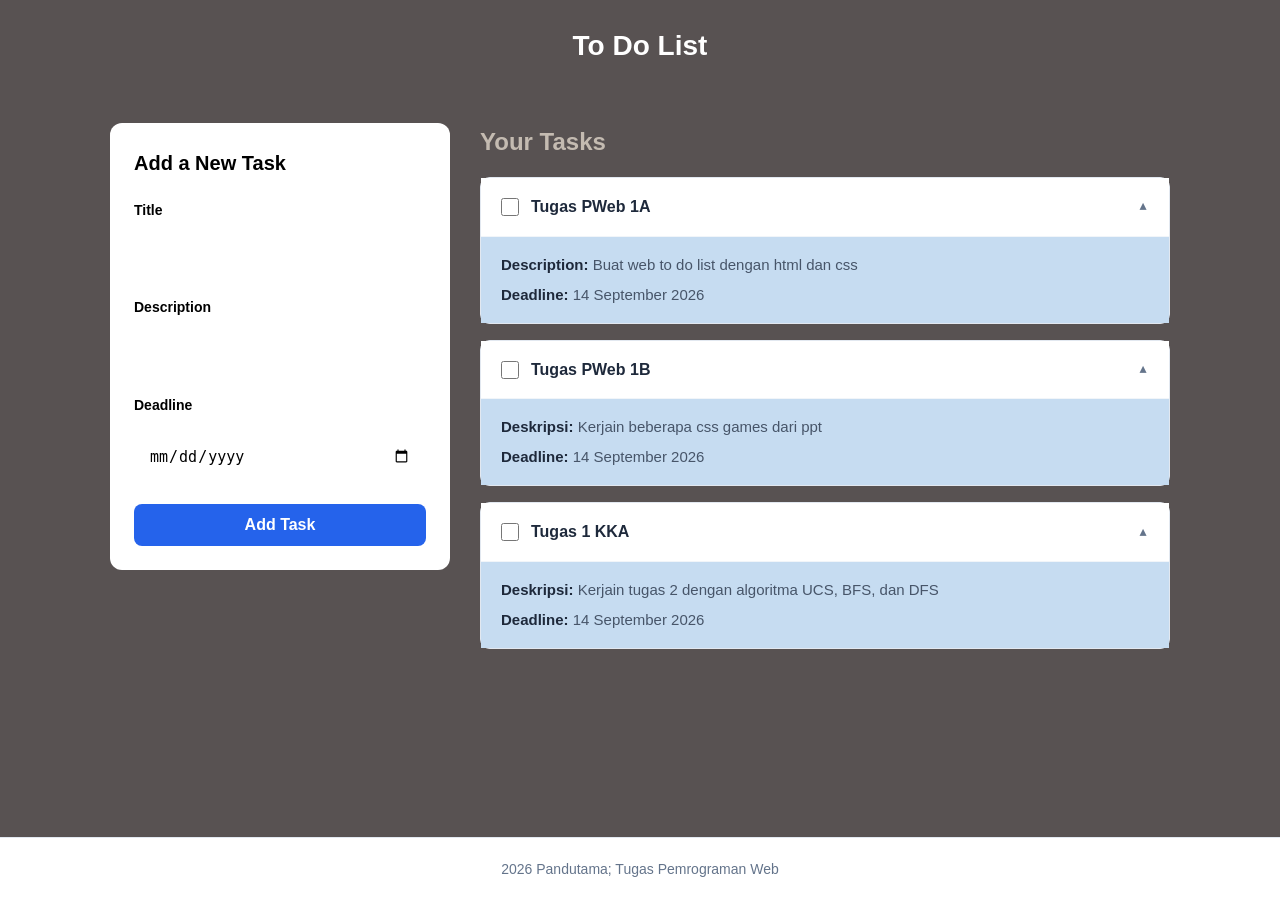
==== index.html @ d47fbfe7 "Add files via upload" ====
<!DOCTYPE html>                                                                                 
    <html lang="en">                                                                                
    <head>                                                                                          
      <meta charset="UTF-8">  
      <meta name="viewport" content="width=device-width, initial-scale=1.0">                                                                      
      <title>To Do List</title>                             
      <link rel="stylesheet" href="style.css">                                                      
    </head>   

    <body>                                                                                          
                                                                     
      <header class="header-container">                                                             
        <h1>To Do List</h1>                                                                         
      </header>  
      
      <div class="layout">
      <aside class="tab-todo">
        <h2>Add a New Task</h2>

        <form class="todo-form">
            <div class="form">
                <label for="nama">Title</label>
                <input type="text" id="nama" name="title" required>
            </div>

            <div class="form">
                <label for="desc">Description</label>
                <input type="text" id="desc" name="description" required>
            </div>

            <div class="form">
                <label for="dl">Deadline</label>
                <input type="date" id="dl" input="deadline" required>
            </div>

            <button type="submit" class="subut">Add Task</button>
        </form>
      </aside>

      <main class="mainscrn">
        <h2>Your Tasks</h2>
                                                                  
          <details class="todo" open>                                                               
            <summary class="todo-sum">                                                              
              <div class="task-header">                                                             
                <input type="checkbox" id="task-1" class="task-checkbox" aria-label="Mark As Done">                                                                                         
                <label for="task-1" class="task-name">Tugas PWeb 1A</label>                         
              </div>                                                                                
              <span class="click-hint">▼</span>                                                     
            </summary>                                                                              
            <div class="todo-details">                                                              
              <p><strong>Description:</strong> Buat web to do list dengan html dan css</p>            
              <p><strong>Deadline:</strong> 14 September 2026</p>                                   
            </div>                                                                                  
          </details>                                                                                
                                                                                                                                                                      
          <details class="todo" open>                                                               
            <summary class="todo-sum">                                                              
              <div class="task-header">                                                             
                <input type="checkbox" id="task-2" class="task-checkbox" aria-label="Mark As Done">                                                                                         
                <label for="task-2" class="task-name">Tugas PWeb 1B</label>                         
              </div>                                                                                
              <span class="click-hint">▼</span>                                                     
            </summary>                                                                              
            <div class="todo-details">                                                              
              <p><strong>Deskripsi:</strong> Kerjain beberapa css games dari ppt</p>                
              <p><strong>Deadline:</strong> 14 September 2026</p>                                   
            </div>                                                                                  
          </details>                                                                                
                                                                  
          <details class="todo" open>                                                               
            <summary class="todo-sum">                                                              
              <div class="task-header">                                                             
                <input type="checkbox" id="task-3" class="task-checkbox" aria-label="Mark As Done">                                                                                         
                <label for="task-3" class="task-name">Tugas 1 KKA</label>                           
              </div>                                                                                
              <span class="click-hint">▼</span>                                                     
            </summary>                                                                              
            <div class="todo-details">                                                              
              <p><strong>Deskripsi:</strong> Kerjain tugas 2 dengan algoritma UCS, BFS, dan DFS</p> 
              <p><strong>Deadline:</strong> 14 September 2026</p>                                   
            </div>                                                                                  
          </details>                                                                                
        </main>                                                                                     
      </div>     

      <footer class="app-footer">                                                                   
        <p>2026 Pandutama; Tugas Pemrograman Web</p>                                  
      </footer>
                                                                                                    
    </body>                                                                                         
    </html>
---- style.css ----
* {                                                                                             
    margin: 0;                                                                                    
    padding: 0;                                                                                   
    box-sizing: border-box;                                                                       
}   

body{
    font-family:'Gill Sans', 'Gill Sans MT', Calibri, 'Trebuchet MS', sans-serif;
    background-color:rgb(88, 82, 82);
    color: rgb(196, 187, 177);
    line-height: 1.6;
    min-height: 100vh;
    display: flex;
    flex-direction: column;
}

.header-container{
    color: #ffffff;
    padding: 24px 30px;
    text-align: center;
}

.header-container h1{                                                                          
    font-size: 28px;                                                                              
    font-weight: 700;                                                                             
}  

.layout{
    flex: 1;
    max-width: 1100px;                                                                            
    width: 100%;                                                                                  
    margin: 30px auto;                                                                            
    padding: 0 20px;                                                                              
    display: grid;                                                                                
    grid-template-columns: 340px 1fr;
    gap: 30px;                                                                                    
    align-items: start;
}

.tab-todo{                                                                                     
    background-color: #ffffff;                                                                    
    padding: 24px;                                                                                
    border-radius: 12px;                                                                                                              
}

.tab-todo h2{                                                                                  
    font-size: 20px;                                                                              
    margin-bottom: 20px;                                                                          
    color: #000000;                                                                       
}

.todo-form{                                                                                    
    display: flex;                                                                                
    flex-direction: column;                                                                       
    gap: 16px;                                                                                    
}

.form{                                                                         
    display: flex;                                                                                
    flex-direction: column;                                                                       
    gap: 20px;                                                                                     
} 

.form label{                                                                                   
    font-size: 14px;                                                                              
    font-weight: 600;                                                                             
    color: #000000;                                                                               
}

.form input{                                                                                   
    width: 100%;                                                                                  
    padding: 10px 14px;                                                                           
    border: 1.5px solid #ffffff;                                                                  
    border-radius: 8px;                                                                           
    font-size: 15px;                                                                   
}


.subut{                                                                                        
    margin-top: 10px;                                                                             
    background-color: #2563eb;                                                                    
    color: #ffffff;                                                                               
    border: none;                                                                                 
    padding: 12px 16px;                                                                           
    font-size: 16px;                                                                              
    font-weight: 600;                                                                             
    border-radius: 8px;                                                                           
    cursor: pointer;                                                                                                             
}                                                                                               

.mainscrn {                                                                                     
    display: flex;                                                                                
    flex-direction: column;                                                                       
    gap: 16px;                                                                                    
}                                                                                                                                                                           
                                                                                                                                                                
.todo{                                                                                         
    background-color: #ffffff;                                                                    
    border-radius: 10px;                                                                          
    border: 1px solid #e2e8f0;                                                                                                                                                                                       
}                                                                                                                                                                                      
                                                                                                                                            
.todo-sum{                                                                                     
    display: flex;                                                                                
    justify-content: space-between;                                                               
    align-items: center;                                                                          
    padding: 16px 20px;                                                                           
    cursor: pointer;                                                                              
    user-select: none;                                                                            
    background-color: #ffffff;                                                                                                                          
}                                                                                                                                                                       
                                                                     
.task-header {                                                                                  
    display: flex;                                                                                
    align-items: center;                                                                          
    gap: 12px;                                                                                    
}                                                                                               
                                                                                                    
.task-checkbox {                                                                                
    width: 18px;                                                                                  
    height: 18px;                                                                                 
    cursor: pointer;                                                                              
    accent-color: #2563eb;                                                                        
}                                                                                               
                                                                                                    
.task-name{                                                                                    
    font-weight: 600;                                                                             
    font-size: 16px;                                                                              
    cursor: pointer;                                                                              
    color: #1e293b;                                                                               
}                                                                                               
                                               
.task-checkbox:checked + .task-name {                                                           
    text-decoration: line-through;                                                                
    color: #ffffff;                                                                               
}                                                                                               
                                                                   
.click-hint{                                                                                   
    font-size: 12px;                                                                              
    color: #64748b;                                                                                                                                       
}                                                                                               
                                              
.todo[open] .click-hint {                                                                       
    transform: rotate(180deg);                                                                    
}                                                                                               
                                                             
.todo-details{                                                                                 
    padding: 16px 20px;                                                                           
    background-color: #c6dcf1;                                                                    
    border-top: 1px solid #f1f5f9;                                                                
    font-size: 15px;                                                                              
    color: #475569;                                                                               
}                                                                                               
                                                                                                    
.todo-details p {                                                                               
    margin-bottom: 6px;                                                                           
}                                                                                               
                                                                                                    
.todo-details p:last-child {                                                                    
    margin-bottom: 0;                                                                             
}                                                                                               
                                                                                                    
.todo-details strong{                                                                          
    color: #1e293b;                                                                               
}                                                                                               
                                                                                                                  
.app-footer {
    background-color: #ffffff;                                                                    
    border-top: 1px solid #e2e8f0;                                                                
    text-align: center;                                                                           
    padding: 20px;                                                                                
    font-size: 14px;                                                                              
    color: #64748b;                                                                               
    margin-top: auto;                                                                             
}                                                                                               
                                                                                                    
      
@media (max-width: 768px) {                                                                     
    .layout {                                                                                     
    grid-template-columns: 1fr;                    
    gap: 20px;                                                                                  
    margin: 15px auto;                                                                          
    padding: 0 15px;                                                                            
    }                                                                                             
}
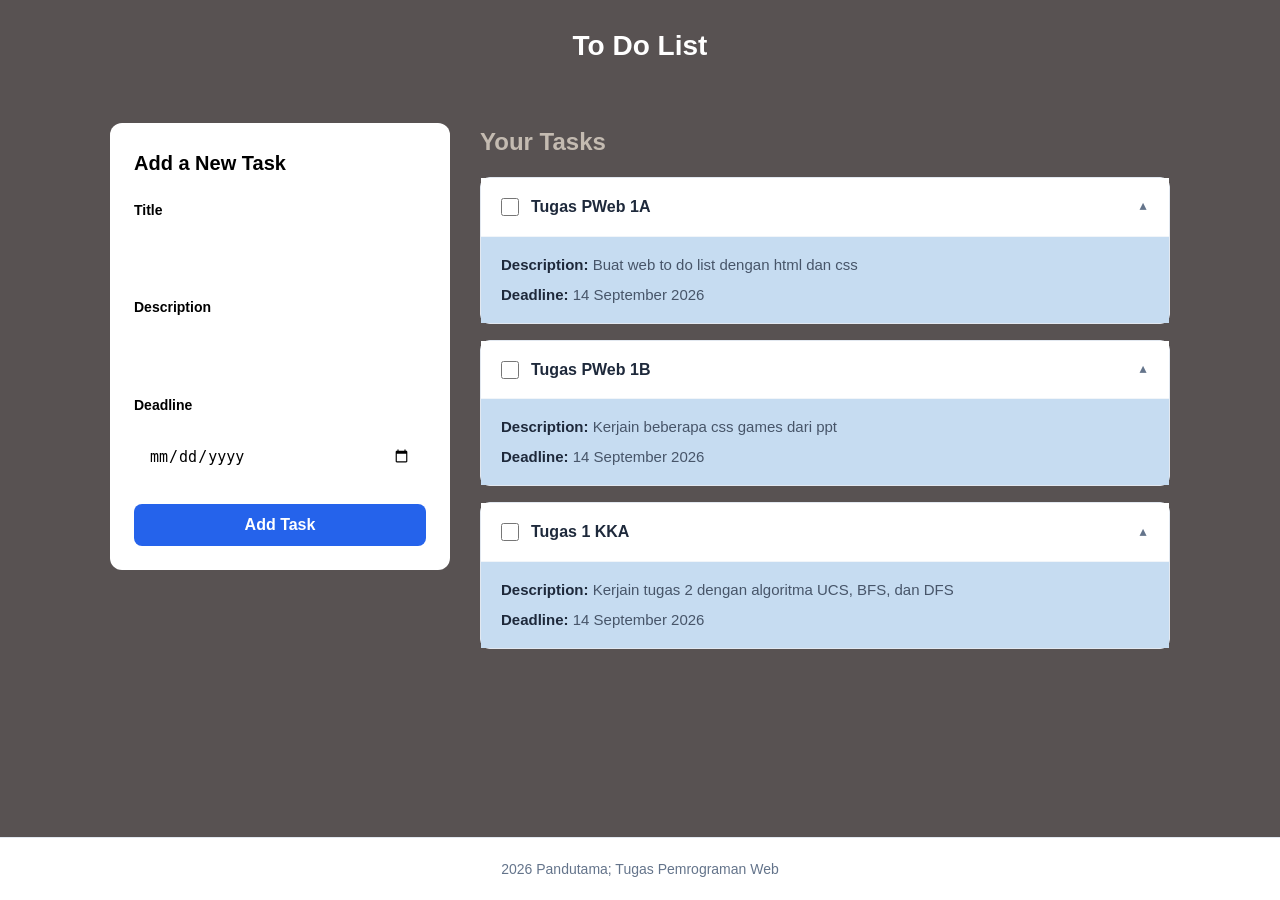
==== commit 0f621fa7: "revisi" ====
--- a/index.html
+++ b/index.html
@@ -63,7 +63,7 @@
               <span class="click-hint">▼</span>                                                     
             </summary>                                                                              
             <div class="todo-details">                                                              
-              <p><strong>Deskripsi:</strong> Kerjain beberapa css games dari ppt</p>                
+              <p><strong>Description:</strong> Kerjain beberapa css games dari ppt</p>                
               <p><strong>Deadline:</strong> 14 September 2026</p>                                   
             </div>                                                                                  
           </details>                                                                                
@@ -77,7 +77,7 @@
               <span class="click-hint">▼</span>                                                     
             </summary>                                                                              
             <div class="todo-details">                                                              
-              <p><strong>Deskripsi:</strong> Kerjain tugas 2 dengan algoritma UCS, BFS, dan DFS</p> 
+              <p><strong>Description:</strong> Kerjain tugas 2 dengan algoritma UCS, BFS, dan DFS</p> 
               <p><strong>Deadline:</strong> 14 September 2026</p>                                   
             </div>                                                                                  
           </details>                                                                                
@@ -89,4 +89,4 @@
       </footer>
                                                                                                     
     </body>                                                                                         
-    </html>           +    </html>           
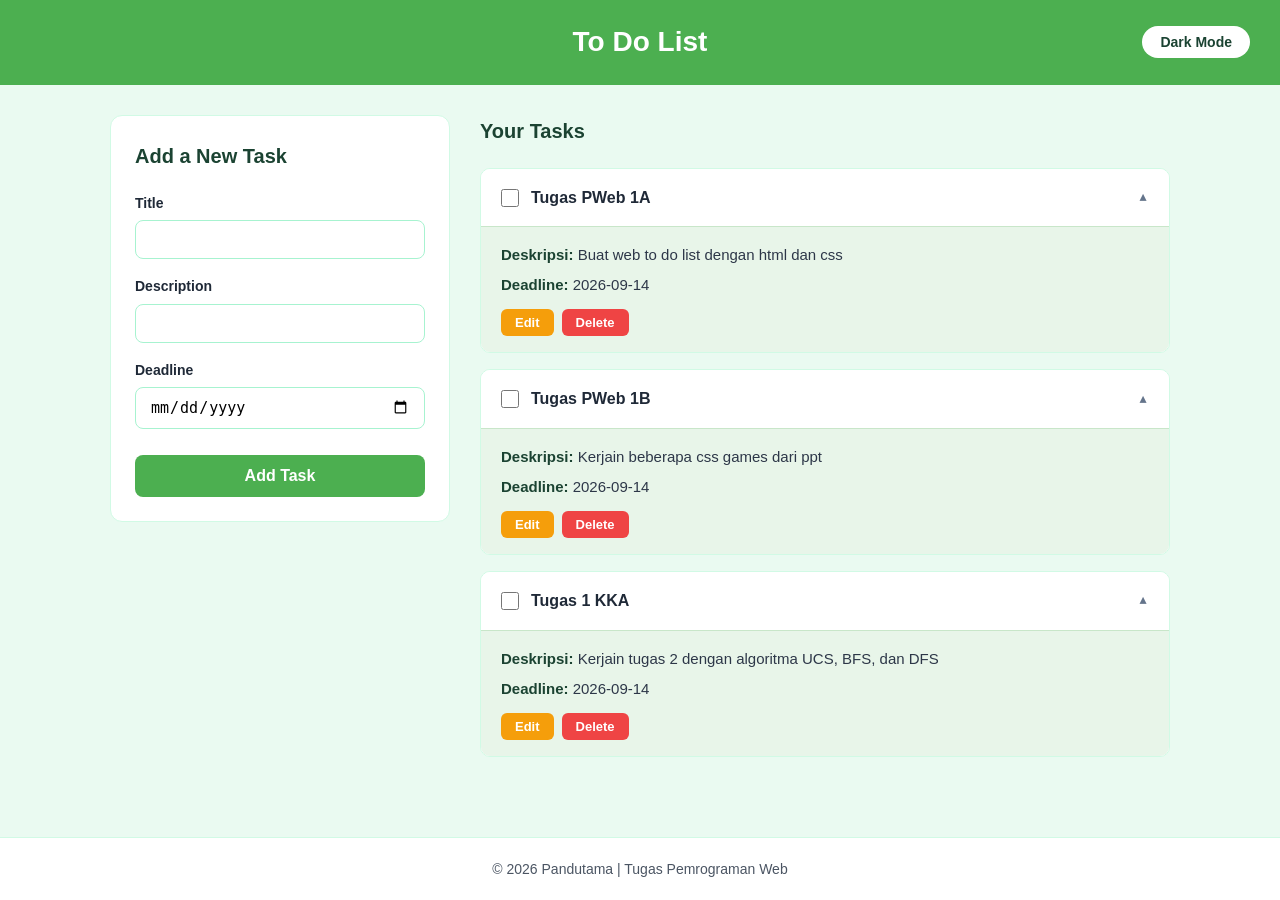
==== commit 8d844352: "upload" ====
--- a/index.html
+++ b/index.html
@@ -1,92 +1,54 @@
-<!DOCTYPE html>                                                                                 
-    <html lang="en">                                                                                
-    <head>                                                                                          
-      <meta charset="UTF-8">  
-      <meta name="viewport" content="width=device-width, initial-scale=1.0">                                                                      
-      <title>To Do List</title>                             
-      <link rel="stylesheet" href="style.css">                                                      
-    </head>   
+<!DOCTYPE html>
+<html lang="en">
+<head>
+  <meta charset="UTF-8">
+  <meta name="viewport" content="width=device-width, initial-scale=1.0">
+  <meta name="darkreader-lock">
+  <meta name="color-scheme" content="light">
+  <title>To Do List</title>
+  <link rel="stylesheet" href="style.css">
+</head>
 
-    <body>                                                                                          
-                                                                     
-      <header class="header-container">                                                             
-        <h1>To Do List</h1>                                                                         
-      </header>  
-      
-      <div class="layout">
-      <aside class="tab-todo">
-        <h2>Add a New Task</h2>
+<body>
+  <header class="header-container">
+    <h1>To Do List</h1>
+    <button type="button" id="toggle-theme" class="btn-theme">Dark Mode</button>
+  </header>
 
-        <form class="todo-form">
-            <div class="form">
-                <label for="nama">Title</label>
-                <input type="text" id="nama" name="title" required>
-            </div>
+  <div class="layout">
+    <aside class="tab-todo">
+      <h2>Add a New Task</h2>
 
-            <div class="form">
-                <label for="desc">Description</label>
-                <input type="text" id="desc" name="description" required>
-            </div>
+      <form class="todo-form">
+        <div class="form">
+          <label for="nama">Title</label>
+          <input type="text" id="nama" name="title" required>
+        </div>
 
-            <div class="form">
-                <label for="dl">Deadline</label>
-                <input type="date" id="dl" input="deadline" required>
-            </div>
+        <div class="form">
+          <label for="desc">Description</label>
+          <input type="text" id="desc" name="description" required>
+        </div>
 
-            <button type="submit" class="subut">Add Task</button>
-        </form>
-      </aside>
+        <div class="form">
+          <label for="dl">Deadline</label>
+          <input type="date" id="dl" name="deadline" required>
+        </div>
 
-      <main class="mainscrn">
-        <h2>Your Tasks</h2>
-                                                                  
-          <details class="todo" open>                                                               
-            <summary class="todo-sum">                                                              
-              <div class="task-header">                                                             
-                <input type="checkbox" id="task-1" class="task-checkbox" aria-label="Mark As Done">                                                                                         
-                <label for="task-1" class="task-name">Tugas PWeb 1A</label>                         
-              </div>                                                                                
-              <span class="click-hint">▼</span>                                                     
-            </summary>                                                                              
-            <div class="todo-details">                                                              
-              <p><strong>Description:</strong> Buat web to do list dengan html dan css</p>            
-              <p><strong>Deadline:</strong> 14 September 2026</p>                                   
-            </div>                                                                                  
-          </details>                                                                                
-                                                                                                                                                                      
-          <details class="todo" open>                                                               
-            <summary class="todo-sum">                                                              
-              <div class="task-header">                                                             
-                <input type="checkbox" id="task-2" class="task-checkbox" aria-label="Mark As Done">                                                                                         
-                <label for="task-2" class="task-name">Tugas PWeb 1B</label>                         
-              </div>                                                                                
-              <span class="click-hint">▼</span>                                                     
-            </summary>                                                                              
-            <div class="todo-details">                                                              
-              <p><strong>Description:</strong> Kerjain beberapa css games dari ppt</p>                
-              <p><strong>Deadline:</strong> 14 September 2026</p>                                   
-            </div>                                                                                  
-          </details>                                                                                
-                                                                  
-          <details class="todo" open>                                                               
-            <summary class="todo-sum">                                                              
-              <div class="task-header">                                                             
-                <input type="checkbox" id="task-3" class="task-checkbox" aria-label="Mark As Done">                                                                                         
-                <label for="task-3" class="task-name">Tugas 1 KKA</label>                           
-              </div>                                                                                
-              <span class="click-hint">▼</span>                                                     
-            </summary>                                                                              
-            <div class="todo-details">                                                              
-              <p><strong>Description:</strong> Kerjain tugas 2 dengan algoritma UCS, BFS, dan DFS</p> 
-              <p><strong>Deadline:</strong> 14 September 2026</p>                                   
-            </div>                                                                                  
-          </details>                                                                                
-        </main>                                                                                     
-      </div>     
+        <button type="submit" class="subut">Add Task</button>
+      </form>
+    </aside>
 
-      <footer class="app-footer">                                                                   
-        <p>2026 Pandutama; Tugas Pemrograman Web</p>                                  
-      </footer>
-                                                                                                    
-    </body>                                                                                         
-    </html>           
+    <main class="mainscrn">
+      <h2>Your Tasks</h2>
+      <div id="todo-list"></div>
+    </main>
+  </div>
+
+  <footer class="app-footer">
+    <p>&copy; 2026 Pandutama | Tugas Pemrograman Web</p>
+  </footer>
+
+  <script src="script.js"></script>
+</body>
+</html>
--- a/style.css
+++ b/style.css
@@ -1,186 +1,314 @@
- * {                                                                                             
-    margin: 0;                                                                                    
-    padding: 0;                                                                                   
-    box-sizing: border-box;                                                                       
-}   
-
-body{
-    font-family:'Gill Sans', 'Gill Sans MT', Calibri, 'Trebuchet MS', sans-serif;
-    background-color:rgb(88, 82, 82);
-    color: rgb(196, 187, 177);
+* {
+    margin: 0;
+    padding: 0;
+    box-sizing: border-box;
+}
+
+body {
+    font-family: 'Gill Sans', 'Gill Sans MT', Calibri, 'Trebuchet MS', sans-serif;
+    background-color: #eafaf1;
+    color: #1f2937;
     line-height: 1.6;
     min-height: 100vh;
     display: flex;
     flex-direction: column;
-}
-
-.header-container{
-    color: #ffffff;
-    padding: 24px 30px;
+    transition: background-color 0.2s, color 0.2s;
+}
+
+.header-container {
+    position: relative;
+    background: #4caf50;
+    color: #ffffff;
+    padding: 20px 30px;
+    display: flex;
+    justify-content: center;
+    align-items: center;
+}
+
+.header-container h1 {
+    font-size: 28px;
+    font-weight: 700;
     text-align: center;
 }
 
-.header-container h1{                                                                          
-    font-size: 28px;                                                                              
-    font-weight: 700;                                                                             
-}  
-
-.layout{
+.btn-theme {
+    position: absolute;
+    right: 30px;
+    background-color: #ffffff;
+    color: #1b4332;
+    border: none;
+    padding: 8px 18px;
+    font-size: 14px;
+    font-weight: 600;
+    border-radius: 20px;
+    cursor: pointer;
+    transition: opacity 0.2s;
+}
+
+.btn-theme:hover {
+    opacity: 0.9;
+}
+
+.layout {
     flex: 1;
-    max-width: 1100px;                                                                            
-    width: 100%;                                                                                  
-    margin: 30px auto;                                                                            
-    padding: 0 20px;                                                                              
-    display: grid;                                                                                
+    max-width: 1100px;
+    width: 100%;
+    margin: 30px auto;
+    padding: 0 20px;
+    display: grid;
     grid-template-columns: 340px 1fr;
-    gap: 30px;                                                                                    
+    gap: 30px;
     align-items: start;
 }
 
-.tab-todo{                                                                                     
-    background-color: #ffffff;                                                                    
-    padding: 24px;                                                                                
-    border-radius: 12px;                                                                                                              
-}
-
-.tab-todo h2{                                                                                  
-    font-size: 20px;                                                                              
-    margin-bottom: 20px;                                                                          
-    color: #000000;                                                                       
-}
-
-.todo-form{                                                                                    
-    display: flex;                                                                                
-    flex-direction: column;                                                                       
-    gap: 16px;                                                                                    
-}
-
-.form{                                                                         
-    display: flex;                                                                                
-    flex-direction: column;                                                                       
-    gap: 20px;                                                                                     
-} 
-
-.form label{                                                                                   
-    font-size: 14px;                                                                              
-    font-weight: 600;                                                                             
-    color: #000000;                                                                               
-}
-
-.form input{                                                                                   
-    width: 100%;                                                                                  
-    padding: 10px 14px;                                                                           
-    border: 1.5px solid #ffffff;                                                                  
-    border-radius: 8px;                                                                           
-    font-size: 15px;                                                                   
-}
-
-
-.subut{                                                                                        
-    margin-top: 10px;                                                                             
-    background-color: #2563eb;                                                                    
-    color: #ffffff;                                                                               
-    border: none;                                                                                 
-    padding: 12px 16px;                                                                           
-    font-size: 16px;                                                                              
-    font-weight: 600;                                                                             
-    border-radius: 8px;                                                                           
-    cursor: pointer;                                                                                                             
-}                                                                                               
-
-.mainscrn {                                                                                     
-    display: flex;                                                                                
-    flex-direction: column;                                                                       
-    gap: 16px;                                                                                    
-}                                                                                                                                                                           
-                                                                                                                                                                
-.todo{                                                                                         
-    background-color: #ffffff;                                                                    
-    border-radius: 10px;                                                                          
-    border: 1px solid #e2e8f0;                                                                                                                                                                                       
-}                                                                                                                                                                                      
-                                                                                                                                            
-.todo-sum{                                                                                     
-    display: flex;                                                                                
-    justify-content: space-between;                                                               
-    align-items: center;                                                                          
-    padding: 16px 20px;                                                                           
-    cursor: pointer;                                                                              
-    user-select: none;                                                                            
-    background-color: #ffffff;                                                                                                                          
-}                                                                                                                                                                       
-                                                                     
-.task-header {                                                                                  
-    display: flex;                                                                                
-    align-items: center;                                                                          
-    gap: 12px;                                                                                    
-}                                                                                               
-                                                                                                    
-.task-checkbox {                                                                                
-    width: 18px;                                                                                  
-    height: 18px;                                                                                 
-    cursor: pointer;                                                                              
-    accent-color: #2563eb;                                                                        
-}                                                                                               
-                                                                                                    
-.task-name{                                                                                    
-    font-weight: 600;                                                                             
-    font-size: 16px;                                                                              
-    cursor: pointer;                                                                              
-    color: #1e293b;                                                                               
-}                                                                                               
-                                               
-.task-checkbox:checked + .task-name {                                                           
-    text-decoration: line-through;                                                                
-    color: #ffffff;                                                                               
-}                                                                                               
-                                                                   
-.click-hint{                                                                                   
-    font-size: 12px;                                                                              
-    color: #64748b;                                                                                                                                       
-}                                                                                               
-                                              
-.todo[open] .click-hint {                                                                       
-    transform: rotate(180deg);                                                                    
-}                                                                                               
-                                                             
-.todo-details{                                                                                 
-    padding: 16px 20px;                                                                           
-    background-color: #c6dcf1;                                                                    
-    border-top: 1px solid #f1f5f9;                                                                
-    font-size: 15px;                                                                              
-    color: #475569;                                                                               
-}                                                                                               
-                                                                                                    
-.todo-details p {                                                                               
-    margin-bottom: 6px;                                                                           
-}                                                                                               
-                                                                                                    
-.todo-details p:last-child {                                                                    
-    margin-bottom: 0;                                                                             
-}                                                                                               
-                                                                                                    
-.todo-details strong{                                                                          
-    color: #1e293b;                                                                               
-}                                                                                               
-                                                                                                                  
+.tab-todo {
+    background-color: #ffffff;
+    padding: 24px;
+    border-radius: 12px;
+    border: 1px solid #d1fae5;
+}
+
+.tab-todo h2 {
+    font-size: 20px;
+    margin-bottom: 20px;
+    color: #1b4332;
+}
+
+.todo-form {
+    display: flex;
+    flex-direction: column;
+    gap: 16px;
+}
+
+.form {
+    display: flex;
+    flex-direction: column;
+    gap: 6px;
+}
+
+.form label {
+    font-size: 14px;
+    font-weight: 600;
+    color: #1f2937;
+}
+
+.form input {
+    width: 100%;
+    padding: 10px 14px;
+    border: 1.5px solid #a7f3d0;
+    border-radius: 8px;
+    font-size: 15px;
+    background-color: #ffffff;
+}
+
+.subut {
+    margin-top: 10px;
+    background-color: #4caf50;
+    color: #ffffff;
+    border: none;
+    padding: 12px 16px;
+    font-size: 16px;
+    font-weight: 600;
+    border-radius: 8px;
+    cursor: pointer;
+}
+
+.mainscrn {
+    display: flex;
+    flex-direction: column;
+    gap: 16px;
+}
+
+.mainscrn h2 {
+    font-size: 20px;
+    color: #1b4332;
+    margin-bottom: 5px;
+}
+
+#todo-list {
+    display: flex;
+    flex-direction: column;
+    gap: 16px;
+}
+
+.todo {
+    background-color: #ffffff;
+    border-radius: 10px;
+    border: 1px solid #d1fae5;
+    overflow: hidden;
+}
+
+.todo-sum {
+    display: flex;
+    justify-content: space-between;
+    align-items: center;
+    padding: 16px 20px;
+    cursor: pointer;
+    user-select: none;
+    background-color: #ffffff;
+}
+
+.todo-sum::-webkit-details-marker {
+    display: none;
+}
+
+.todo-sum {
+    list-style: none;
+}
+
+.task-header {
+    display: flex;
+    align-items: center;
+    gap: 12px;
+}
+
+.task-checkbox {
+    width: 18px;
+    height: 18px;
+    cursor: pointer;
+    accent-color: #4caf50;
+}
+
+.task-name {
+    font-weight: 600;
+    font-size: 16px;
+    cursor: pointer;
+    color: #1f2937;
+}
+
+.task-checkbox:checked + .task-name,
+.task-name.completed {
+    text-decoration: line-through;
+    color: #888888;
+}
+
+.click-hint {
+    font-size: 12px;
+    color: #64748b;
+    transition: transform 0.2s;
+}
+
+.todo[open] .click-hint {
+    transform: rotate(180deg);
+}
+
+.todo-details {
+    padding: 16px 20px;
+    background-color: #e8f5e9;
+    border-top: 1px solid #c8e6c9;
+    font-size: 15px;
+    color: #2d3748;
+}
+
+.todo-details p {
+    margin-bottom: 6px;
+}
+
+.todo-details strong {
+    color: #1b4332;
+}
+
+.action-buttons {
+    display: flex;
+    gap: 8px;
+    margin-top: 12px;
+}
+
+.btn-edit,
+.btn-delete {
+    padding: 6px 14px;
+    font-size: 13px;
+    font-weight: 600;
+    border: none;
+    border-radius: 6px;
+    cursor: pointer;
+}
+
+.btn-edit {
+    background-color: #f59e0b;
+    color: #ffffff;
+}
+
+.btn-delete {
+    background-color: #ef4444;
+    color: #ffffff;
+}
+
 .app-footer {
-    background-color: #ffffff;                                                                    
-    border-top: 1px solid #e2e8f0;                                                                
-    text-align: center;                                                                           
-    padding: 20px;                                                                                
-    font-size: 14px;                                                                              
-    color: #64748b;                                                                               
-    margin-top: auto;                                                                             
-}                                                                                               
-                                                                                                    
-      
-@media (max-width: 768px) {                                                                     
-    .layout {                                                                                     
-    grid-template-columns: 1fr;                    
-    gap: 20px;                                                                                  
-    margin: 15px auto;                                                                          
-    padding: 0 15px;                                                                            
-    }                                                                                             
-}
-
+    background-color: #ffffff;
+    border-top: 1px solid #d1fae5;
+    text-align: center;
+    padding: 20px;
+    font-size: 14px;
+    color: #4b5563;
+    margin-top: auto;
+}
+
+@media (max-width: 768px) {
+    .header-container {
+        flex-direction: column;
+        gap: 12px;
+    }
+
+    .btn-theme {
+        position: static;
+        transform: none;
+    }
+
+    .layout {
+        grid-template-columns: 1fr;
+        gap: 20px;
+        margin: 15px auto;
+        padding: 0 15px;
+    }
+}
+
+body.dark-mode {
+    background-color: #1a1a1a;
+    color: #e2e8f0;
+}
+
+body.dark-mode .header-container {
+    background: #134e4a;
+}
+
+body.dark-mode .btn-theme {
+    background-color: #333333;
+    color: #ffffff;
+    border: 1px solid #555555;
+}
+
+body.dark-mode .tab-todo,
+body.dark-mode .todo,
+body.dark-mode .todo-sum,
+body.dark-mode .app-footer {
+    background-color: #262626;
+    color: #ffffff;
+    border-color: #404040;
+}
+
+body.dark-mode .tab-todo h2,
+body.dark-mode .mainscrn h2,
+body.dark-mode .form label,
+body.dark-mode .task-name,
+body.dark-mode .todo-details strong,
+body.dark-mode .click-hint {
+    color: #ffffff;
+}
+
+body.dark-mode .form input {
+    background-color: #333333;
+    color: #ffffff;
+    border-color: #555555;
+}
+
+body.dark-mode .todo-details {
+    background-color: #333333;
+    border-top-color: #404040;
+    color: #cbd5e1;
+}
+
+body.dark-mode .task-checkbox:checked + .task-name,
+body.dark-mode .task-name.completed {
+    color: #888888;
+}
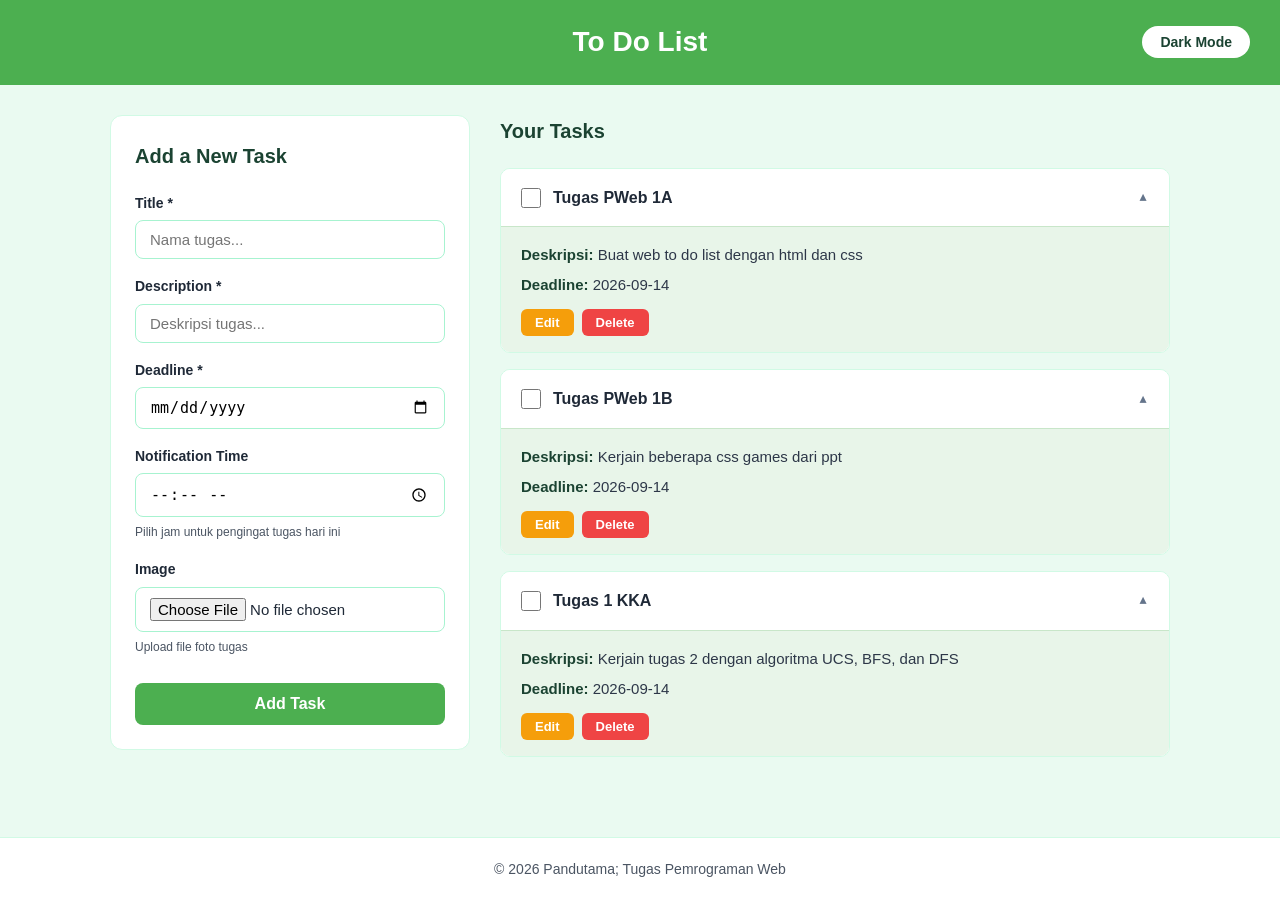
==== commit 154e14cd: "upload" ====
--- a/index.html
+++ b/index.html
@@ -1,5 +1,5 @@
 <!DOCTYPE html>
-<html lang="en">
+<html lang="id">
 <head>
   <meta charset="UTF-8">
   <meta name="viewport" content="width=device-width, initial-scale=1.0">
@@ -10,43 +10,63 @@
 </head>
 
 <body>
-  <header class="header-container">
+  <a href="#main-content" class="skip-link">Lewati ke konten utama</a>
+
+  <header class="header-container" role="banner">
     <h1>To Do List</h1>
-    <button type="button" id="toggle-theme" class="btn-theme">Dark Mode</button>
+    <button type="button" id="toggle-theme" class="btn-theme" aria-label="Ganti mode tampilan gelap atau terang">Dark Mode</button>
   </header>
 
   <div class="layout">
-    <aside class="tab-todo">
-      <h2>Add a New Task</h2>
+    <aside class="tab-todo" role="region" aria-labelledby="form-heading">
+      <h2 id="form-heading">Add a New Task</h2>
 
-      <form class="todo-form">
+      <form class="todo-form" aria-label="Formulir tambah tugas">
         <div class="form">
-          <label for="nama">Title</label>
-          <input type="text" id="nama" name="title" required>
+          <label for="nama">Title <span aria-hidden="true">*</span></label>
+          <input type="text" id="nama" name="title" required aria-required="true" placeholder="Nama tugas...">
         </div>
 
         <div class="form">
-          <label for="desc">Description</label>
-          <input type="text" id="desc" name="description" required>
+          <label for="desc">Description <span aria-hidden="true">*</span></label>
+          <input type="text" id="desc" name="description" required aria-required="true" placeholder="Deskripsi tugas...">
         </div>
 
         <div class="form">
-          <label for="dl">Deadline</label>
-          <input type="date" id="dl" name="deadline" required>
+          <label for="dl">Deadline <span aria-hidden="true">*</span></label>
+          <input type="date" id="dl" name="deadline" required aria-required="true">
         </div>
 
-        <button type="submit" class="subut">Add Task</button>
+        <div class="form">
+          <label for="notif-time">Notification Time</label>
+          <input type="time" id="notif-time" name="notifTime" aria-describedby="notif-desc">
+          <small id="notif-desc" class="form-hint">Pilih jam untuk pengingat tugas hari ini</small>
+        </div>
+
+        <div class="form">
+          <label for="foto">Image</label>
+          <input type="file" id="foto" name="image" accept="image/*" capture="environment" aria-describedby="foto-desc">
+          <small id="foto-desc" class="form-hint">Upload file foto tugas</small>
+
+          <div id="preview-container" style="display:none;">
+            <img id="img-preview" src="" alt="Pratinjau foto yang dipilih">
+            <button type="button" id="btn-hapus-foto" class="btn-small btn-danger" aria-label="Hapus foto terpilih">Hapus Foto</button>
+          </div>
+        </div>
+
+        <button type="submit" class="subut" aria-label="Tambahkan tugas baru">Add Task</button>
       </form>
     </aside>
 
-    <main class="mainscrn">
-      <h2>Your Tasks</h2>
-      <div id="todo-list"></div>
+    <main id="main-content" class="mainscrn" role="main" aria-labelledby="tasks-heading">
+      <h2 id="tasks-heading">Your Tasks</h2>
+      <div id="todo-list" role="feed" aria-label="Daftar tugas Anda"></div>
+      <div id="aria-status" role="status" aria-live="polite" class="sr-only"></div>
     </main>
   </div>
 
-  <footer class="app-footer">
-    <p>&copy; 2026 Pandutama | Tugas Pemrograman Web</p>
+  <footer class="app-footer" role="contentinfo">
+    <p>&copy; 2026 Pandutama; Tugas Pemrograman Web</p>
   </footer>
 
   <script src="script.js"></script>
--- a/style.css
+++ b/style.css
@@ -2,6 +2,41 @@
     margin: 0;
     padding: 0;
     box-sizing: border-box;
+}
+
+:focus-visible {
+    outline: 3px solid #166534;
+    outline-offset: 2px;
+}
+
+.skip-link {
+    position: absolute;
+    top: -50px;
+    left: 10px;
+    background: #166534;
+    color: #ffffff;
+    padding: 10px 18px;
+    z-index: 1000;
+    text-decoration: none;
+    font-weight: 700;
+    border-radius: 4px;
+    transition: top 0.2s;
+}
+
+.skip-link:focus {
+    top: 10px;
+}
+
+.sr-only {
+    position: absolute;
+    width: 1px;
+    height: 1px;
+    padding: 0;
+    margin: -1px;
+    overflow: hidden;
+    clip: rect(0, 0, 0, 0);
+    white-space: nowrap;
+    border: 0;
 }
 
 body {
@@ -56,7 +91,7 @@
     margin: 30px auto;
     padding: 0 20px;
     display: grid;
-    grid-template-columns: 340px 1fr;
+    grid-template-columns: 360px 1fr;
     gap: 30px;
     align-items: start;
 }
@@ -90,6 +125,11 @@
     font-size: 14px;
     font-weight: 600;
     color: #1f2937;
+}
+
+.form-hint {
+    font-size: 12px;
+    color: #4b5563;
 }
 
 .form input {
@@ -101,6 +141,35 @@
     background-color: #ffffff;
 }
 
+
+#preview-container {
+    margin-top: 8px;
+}
+
+#img-preview {
+    max-width: 100%;
+    max-height: 140px;
+    border-radius: 6px;
+    border: 1px solid #a7f3d0;
+    display: block;
+    margin-bottom: 6px;
+}
+
+#btn-hapus-foto {
+    padding: 6px 12px;
+    font-size: 12px;
+    font-weight: 600;
+    background-color: #ef4444;
+    color: #ffffff;
+    border: none;
+    border-radius: 6px;
+    cursor: pointer;
+}
+
+#btn-hapus-foto:hover {
+    background-color: #dc2626;
+}
+
 .subut {
     margin-top: 10px;
     background-color: #4caf50;
@@ -163,8 +232,8 @@
 }
 
 .task-checkbox {
-    width: 18px;
-    height: 18px;
+    width: 20px;
+    height: 20px;
     cursor: pointer;
     accent-color: #4caf50;
 }
@@ -208,6 +277,18 @@
     color: #1b4332;
 }
 
+.todo-img-wrapper {
+    margin-top: 10px;
+}
+
+.todo-img {
+    max-width: 100%;
+    max-height: 180px;
+    border-radius: 8px;
+    border: 1px solid #a7f3d0;
+    display: block;
+}
+
 .action-buttons {
     display: flex;
     gap: 8px;
@@ -296,7 +377,17 @@
     color: #ffffff;
 }
 
+body.dark-mode .form-hint {
+    color: #94a3b8;
+}
+
 body.dark-mode .form input {
+    background-color: #333333;
+    color: #ffffff;
+    border-color: #555555;
+}
+
+body.dark-mode .btn-small {
     background-color: #333333;
     color: #ffffff;
     border-color: #555555;
